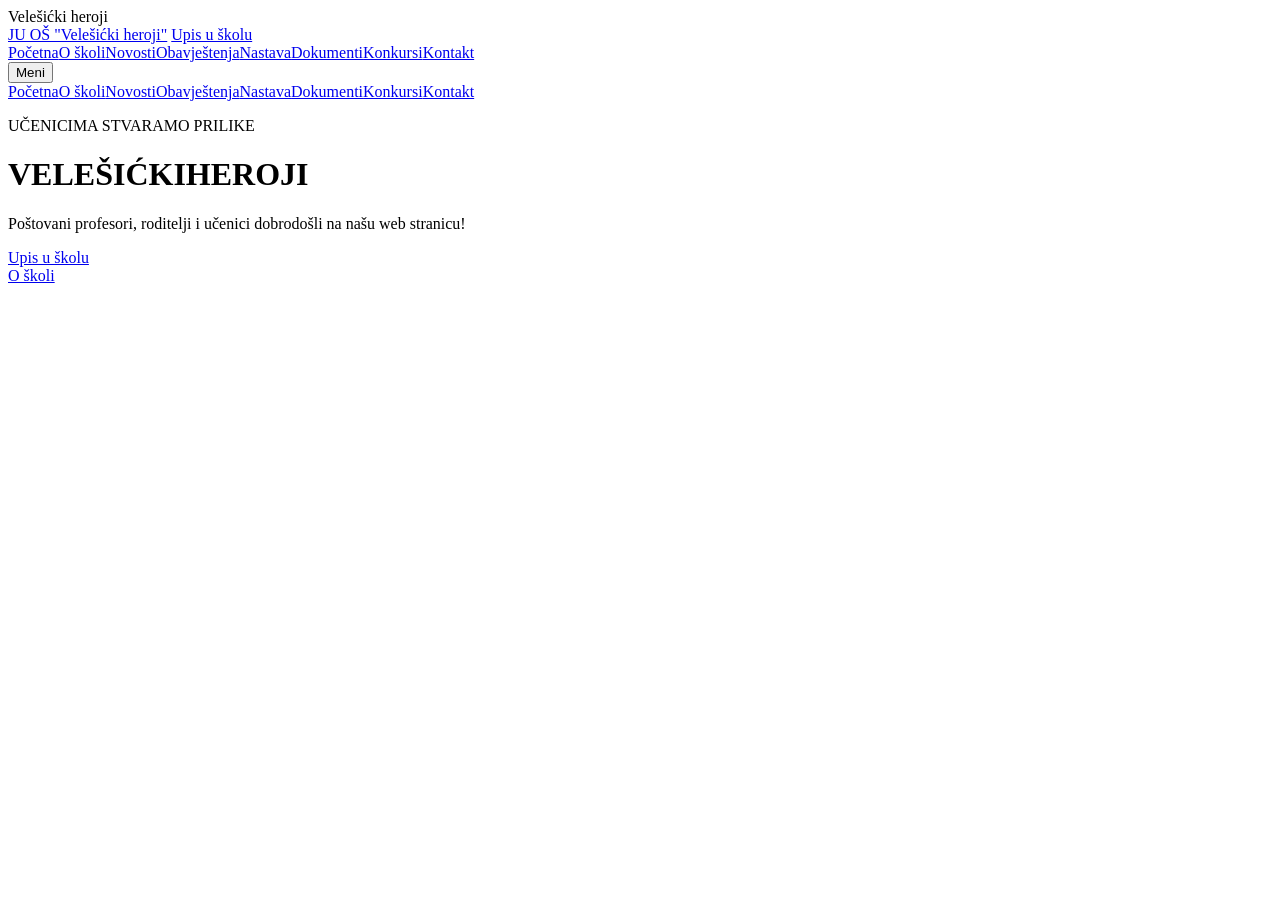
==== index.html @ b26b5eb5 "Početna stranica pregleda" ====
<!DOCTYPE html>
<html lang="bs">
<head>
<script>document.write('<base href="'+location.pathname.replace(/\/(o-skoli|novosti|obavjestenja|nastava|dokumenti|konkursi|kontakt)\/.*$/, "/").replace(/[^/]*$/, "")+'">')</script>
<meta charset="utf-8">
<meta name="viewport" content="width=device-width, initial-scale=1">
<title>JU OŠ "Velešićki heroji"</title>
<link rel="preconnect" href="https://fonts.googleapis.com">
<link rel="preconnect" href="https://fonts.gstatic.com" crossorigin>
<link href="https://fonts.googleapis.com/css2?family=Fraunces:opsz,wght@9..144,700&family=Manrope:wght@500;700;800&display=swap" rel="stylesheet">
<link rel="stylesheet" href="site.css">
</head>
<body data-bg="1" class="home">
<div class="stage" id="stage" style="background-image:url(tabla.jpg)"></div>
<div class="splash" id="splash">Velešićki heroji</div>
<div class="cursor" id="cursor"></div>
<header>
  <a class="brand" href="./">JU OŠ "Velešićki heroji"</a>
  <a class="go" href="kontakt/">Upis u školu</a>
  <nav aria-label="Stranice"><a href="./" aria-current="page">Početna</a><a href="o-skoli/">O školi</a><a href="novosti/">Novosti</a><a href="obavjestenja/">Obavještenja</a><a href="nastava/">Nastava</a><a href="dokumenti/">Dokumenti</a><a href="konkursi/">Konkursi</a><a href="kontakt/">Kontakt</a></nav>
  <button class="menu" id="menu" type="button">Meni</button>
</header>
<div class="sheet" id="sheet"><a href="./" aria-current="page">Početna</a><a href="o-skoli/">O školi</a><a href="novosti/">Novosti</a><a href="obavjestenja/">Obavještenja</a><a href="nastava/">Nastava</a><a href="dokumenti/">Dokumenti</a><a href="konkursi/">Konkursi</a><a href="kontakt/">Kontakt</a></div>
<div class="world" id="world"><div class="sky">
    <p class="kicker">UČENICIMA STVARAMO PRILIKE</p>
  <h1><span class="g">VELEŠIĆKI</span><span class="y">HEROJI</span></h1>
  <p class="lead">Poštovani profesori, roditelji i učenici dobrodošli na našu web stranicu!</p>
  <a class="go" href="kontakt/">Upis u školu</a>
</div>
</div>
<a class="portal" id="portal" href="o-skoli/" aria-label="Otvori O školi" style="background-image:url(skola.jpg)"><span>O školi</span></a>
<script src="site.js"></script>
</body>
</html>
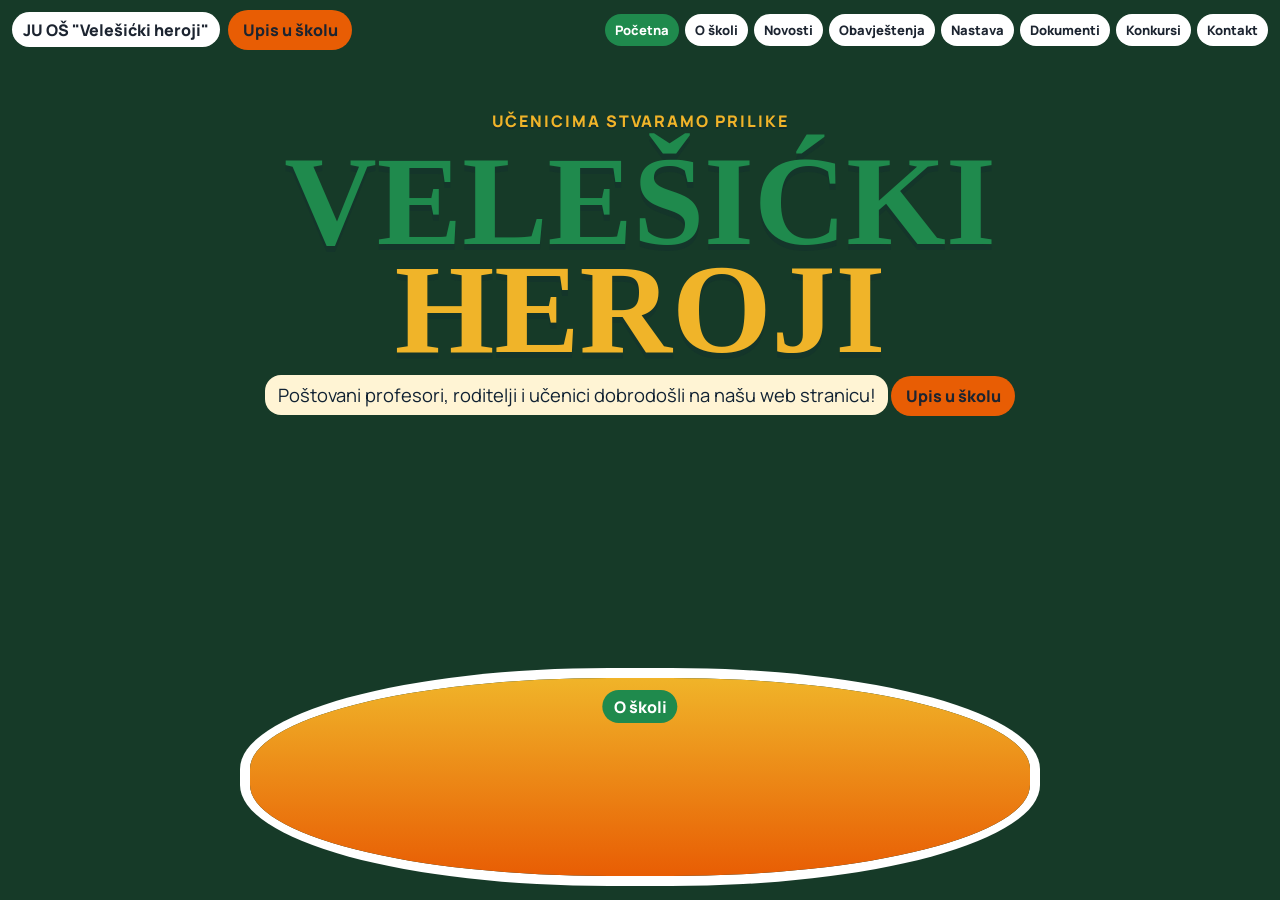
==== commit c6c1dc28: "Prikaži početnu bez zelenog uvoda" ====
--- a/index.html
+++ b/index.html
@@ -1,34 +1,45 @@
 <!DOCTYPE html>
 <html lang="bs">
 <head>
-<script>document.write('<base href="'+location.pathname.replace(/\/(o-skoli|novosti|obavjestenja|nastava|dokumenti|konkursi|kontakt)\/.*$/, "/").replace(/[^/]*$/, "")+'">')</script>
 <meta charset="utf-8">
 <meta name="viewport" content="width=device-width, initial-scale=1">
 <title>JU OŠ "Velešićki heroji"</title>
-<link rel="preconnect" href="https://fonts.googleapis.com">
-<link rel="preconnect" href="https://fonts.gstatic.com" crossorigin>
 <link href="https://fonts.googleapis.com/css2?family=Fraunces:opsz,wght@9..144,700&family=Manrope:wght@500;700;800&display=swap" rel="stylesheet">
-<link rel="stylesheet" href="site.css">
+<style>:root { --green:#1f8a4d; --gold:#f0b429; --orange:#e85d04; --ink:#1c2430; }
+* { box-sizing:border-box; }
+html,body { margin:0; height:100%; color:var(--ink); font-family:Manrope,sans-serif; overflow:hidden; background:#123; }
+a { color:inherit; }
+.stage { position:fixed; inset:-6%; z-index:0; background-position:center; background-size:cover; background-repeat:no-repeat; }
+header { position:fixed; z-index:30; top:0; left:0; right:0; display:flex; gap:8px; align-items:center; padding:10px 12px; flex-wrap:wrap; }
+.brand,nav a { background:#fff; color:#1c2430; border-radius:999px; text-decoration:none; font-weight:800; }
+.brand { padding:.4rem .7rem; }
+nav { margin-left:auto; display:flex; flex-wrap:wrap; gap:6px; justify-content:flex-end; }
+nav a { padding:7px 10px; font-size:13px; }
+nav a[aria-current="page"] { background:#1f8a4d; color:#fff; }
+.world { position:fixed; z-index:2; inset:0; padding:92px 4vw 34vh; overflow:auto; }
+.sky { text-align:center; max-width:980px; margin:2vh auto 0; }
+h1 { margin:.1rem 0; font-family:Fraunces,serif; font-size:clamp(3.2rem,11vw,8rem); line-height:.84; text-shadow:0 6px 0 #1233; }
+h1 .g { color:#1f8a4d; display:block; }
+h1 .y { color:#f0b429; display:block; }
+.kicker { font-weight:800; letter-spacing:.12em; color:#f0b429; text-shadow:0 2px 0 #1238; }
+.lead { font-size:1.15rem; max-width:40rem; margin:10px auto 0; color:#123; background:#fff4d4; display:inline-block; border-radius:16px; padding:.45rem .8rem; }
+.go { display:inline-block; margin-top:0; background:#e85d04; color:#1c2430; font-weight:800; text-decoration:none; border-radius:999px; padding:.55rem .9rem; }
+.portal { position:fixed; z-index:20; left:50%; bottom:24px; width:min(780px,86vw); height:22vh; margin-left:calc(min(780px,86vw) / -2); border-radius:46%; overflow:hidden; text-decoration:none; color:#fff; box-shadow:0 0 0 10px #fff; background:linear-gradient(#f0b429,#e85d04); }
+.portal span { position:absolute; left:50%; top:12px; transform:translateX(-50%); background:#1f8a4d; color:#fff; font-weight:800; border-radius:999px; padding:.35rem .7rem; }
+</style>
 </head>
-<body data-bg="1" class="home">
-<div class="stage" id="stage" style="background-image:url(tabla.jpg)"></div>
-<div class="splash" id="splash">Velešićki heroji</div>
-<div class="cursor" id="cursor"></div>
+<body class="home">
+<div class="stage" id="stage" style="background:#163a28"></div>
 <header>
-  <a class="brand" href="./">JU OŠ "Velešićki heroji"</a>
-  <a class="go" href="kontakt/">Upis u školu</a>
-  <nav aria-label="Stranice"><a href="./" aria-current="page">Početna</a><a href="o-skoli/">O školi</a><a href="novosti/">Novosti</a><a href="obavjestenja/">Obavještenja</a><a href="nastava/">Nastava</a><a href="dokumenti/">Dokumenti</a><a href="konkursi/">Konkursi</a><a href="kontakt/">Kontakt</a></nav>
-  <button class="menu" id="menu" type="button">Meni</button>
+  <a class="brand" href="#">JU OŠ "Velešićki heroji"</a>
+  <a class="go" href="#kontakt">Upis u školu</a>
+  <nav aria-label="Stranice"><a href="#" aria-current="page">Početna</a><a href="#o-skoli">O školi</a><a href="#novosti">Novosti</a><a href="#obavjestenja">Obavještenja</a><a href="#nastava">Nastava</a><a href="#dokumenti">Dokumenti</a><a href="#konkursi">Konkursi</a><a href="#kontakt">Kontakt</a></nav>
 </header>
-<div class="sheet" id="sheet"><a href="./" aria-current="page">Početna</a><a href="o-skoli/">O školi</a><a href="novosti/">Novosti</a><a href="obavjestenja/">Obavještenja</a><a href="nastava/">Nastava</a><a href="dokumenti/">Dokumenti</a><a href="konkursi/">Konkursi</a><a href="kontakt/">Kontakt</a></div>
 <div class="world" id="world"><div class="sky">
-    <p class="kicker">UČENICIMA STVARAMO PRILIKE</p>
+  <p class="kicker">UČENICIMA STVARAMO PRILIKE</p>
   <h1><span class="g">VELEŠIĆKI</span><span class="y">HEROJI</span></h1>
   <p class="lead">Poštovani profesori, roditelji i učenici dobrodošli na našu web stranicu!</p>
-  <a class="go" href="kontakt/">Upis u školu</a>
-</div>
-</div>
-<a class="portal" id="portal" href="o-skoli/" aria-label="Otvori O školi" style="background-image:url(skola.jpg)"><span>O školi</span></a>
-<script src="site.js"></script>
-</body>
-</html>
+  <a class="go" href="#kontakt">Upis u školu</a>
+</div></div>
+<a class="portal" id="portal" href="#o-skoli"><span>O školi</span></a>
+</body></html>
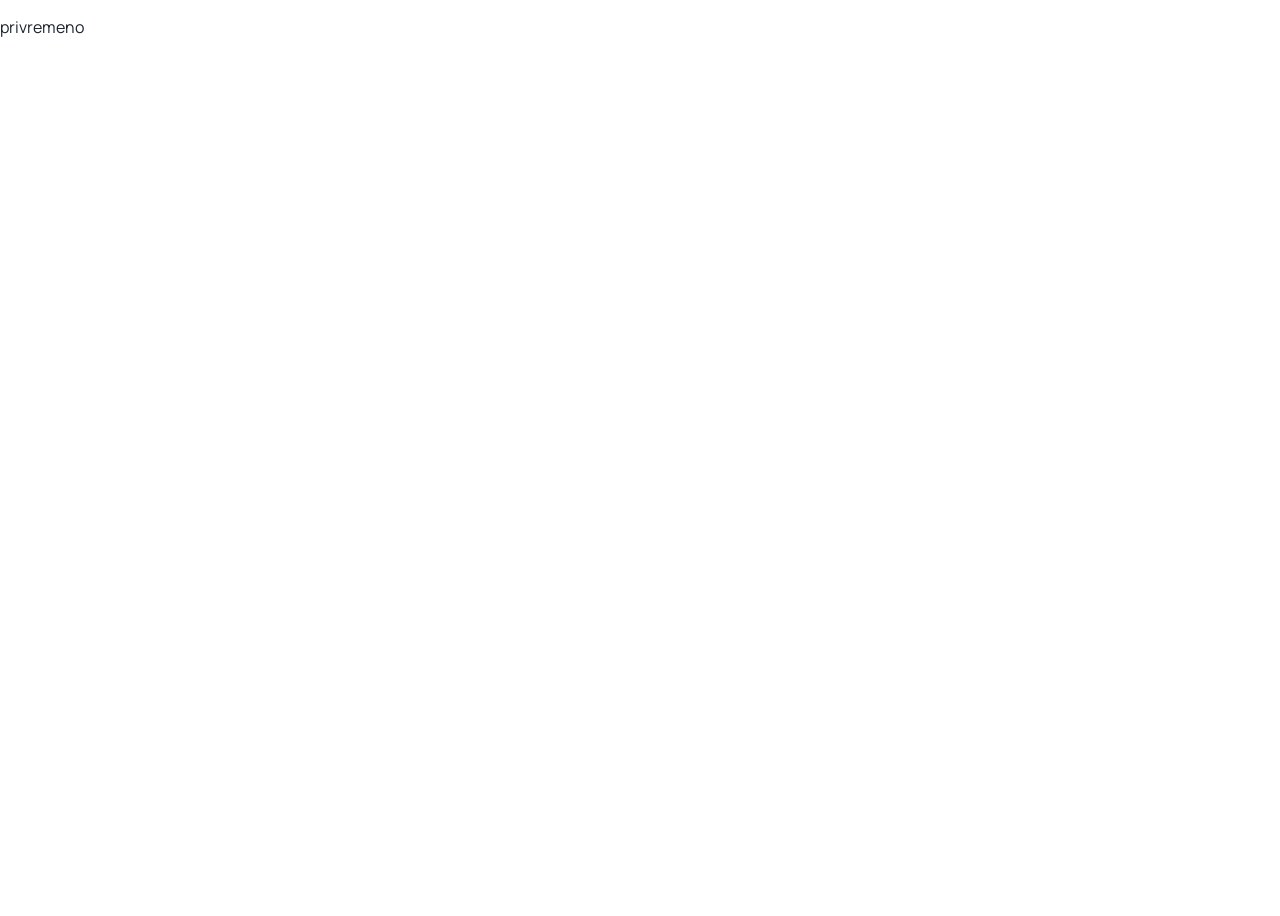
==== commit 765a222d: "Ucionica na pocetnoj, meni vidljiv na telefonu" ====
--- a/index.html
+++ b/index.html
@@ -1,45 +1,8 @@
 <!DOCTYPE html>
-<html lang="bs">
-<head>
-<meta charset="utf-8">
-<meta name="viewport" content="width=device-width, initial-scale=1">
+<html lang="bs"><head><meta charset="utf-8"><meta name="viewport" content="width=device-width, initial-scale=1">
 <title>JU OŠ "Velešićki heroji"</title>
-<link href="https://fonts.googleapis.com/css2?family=Fraunces:opsz,wght@9..144,700&family=Manrope:wght@500;700;800&display=swap" rel="stylesheet">
-<style>:root { --green:#1f8a4d; --gold:#f0b429; --orange:#e85d04; --ink:#1c2430; }
-* { box-sizing:border-box; }
-html,body { margin:0; height:100%; color:var(--ink); font-family:Manrope,sans-serif; overflow:hidden; background:#123; }
-a { color:inherit; }
-.stage { position:fixed; inset:-6%; z-index:0; background-position:center; background-size:cover; background-repeat:no-repeat; }
-header { position:fixed; z-index:30; top:0; left:0; right:0; display:flex; gap:8px; align-items:center; padding:10px 12px; flex-wrap:wrap; }
-.brand,nav a { background:#fff; color:#1c2430; border-radius:999px; text-decoration:none; font-weight:800; }
-.brand { padding:.4rem .7rem; }
-nav { margin-left:auto; display:flex; flex-wrap:wrap; gap:6px; justify-content:flex-end; }
-nav a { padding:7px 10px; font-size:13px; }
-nav a[aria-current="page"] { background:#1f8a4d; color:#fff; }
-.world { position:fixed; z-index:2; inset:0; padding:92px 4vw 34vh; overflow:auto; }
-.sky { text-align:center; max-width:980px; margin:2vh auto 0; }
-h1 { margin:.1rem 0; font-family:Fraunces,serif; font-size:clamp(3.2rem,11vw,8rem); line-height:.84; text-shadow:0 6px 0 #1233; }
-h1 .g { color:#1f8a4d; display:block; }
-h1 .y { color:#f0b429; display:block; }
-.kicker { font-weight:800; letter-spacing:.12em; color:#f0b429; text-shadow:0 2px 0 #1238; }
-.lead { font-size:1.15rem; max-width:40rem; margin:10px auto 0; color:#123; background:#fff4d4; display:inline-block; border-radius:16px; padding:.45rem .8rem; }
-.go { display:inline-block; margin-top:0; background:#e85d04; color:#1c2430; font-weight:800; text-decoration:none; border-radius:999px; padding:.55rem .9rem; }
-.portal { position:fixed; z-index:20; left:50%; bottom:24px; width:min(780px,86vw); height:22vh; margin-left:calc(min(780px,86vw) / -2); border-radius:46%; overflow:hidden; text-decoration:none; color:#fff; box-shadow:0 0 0 10px #fff; background:linear-gradient(#f0b429,#e85d04); }
-.portal span { position:absolute; left:50%; top:12px; transform:translateX(-50%); background:#1f8a4d; color:#fff; font-weight:800; border-radius:999px; padding:.35rem .7rem; }
-</style>
-</head>
-<body class="home">
-<div class="stage" id="stage" style="background:#163a28"></div>
-<header>
-  <a class="brand" href="#">JU OŠ "Velešićki heroji"</a>
-  <a class="go" href="#kontakt">Upis u školu</a>
-  <nav aria-label="Stranice"><a href="#" aria-current="page">Početna</a><a href="#o-skoli">O školi</a><a href="#novosti">Novosti</a><a href="#obavjestenja">Obavještenja</a><a href="#nastava">Nastava</a><a href="#dokumenti">Dokumenti</a><a href="#konkursi">Konkursi</a><a href="#kontakt">Kontakt</a></nav>
-</header>
-<div class="world" id="world"><div class="sky">
-  <p class="kicker">UČENICIMA STVARAMO PRILIKE</p>
-  <h1><span class="g">VELEŠIĆKI</span><span class="y">HEROJI</span></h1>
-  <p class="lead">Poštovani profesori, roditelji i učenici dobrodošli na našu web stranicu!</p>
-  <a class="go" href="#kontakt">Upis u školu</a>
-</div></div>
-<a class="portal" id="portal" href="#o-skoli"><span>O školi</span></a>
-</body></html>
+<link href="https://fonts.googleapis.com/css2?family=Fraunces:opsz,wght@9..144,700&family=Manrope:wght@700;800&display=swap" rel="stylesheet">
+<style>
+*{box-sizing:border-box}html,body{margin:0;height:100%;font-family:Manrope,sans-serif;color:#1c2430}
+.stage{position:fixed;inset:0;background:#cfe8c4 url([data-uri]) center/cover no-repeat}
+</style></head><body><p>privremeno</p></body></html>
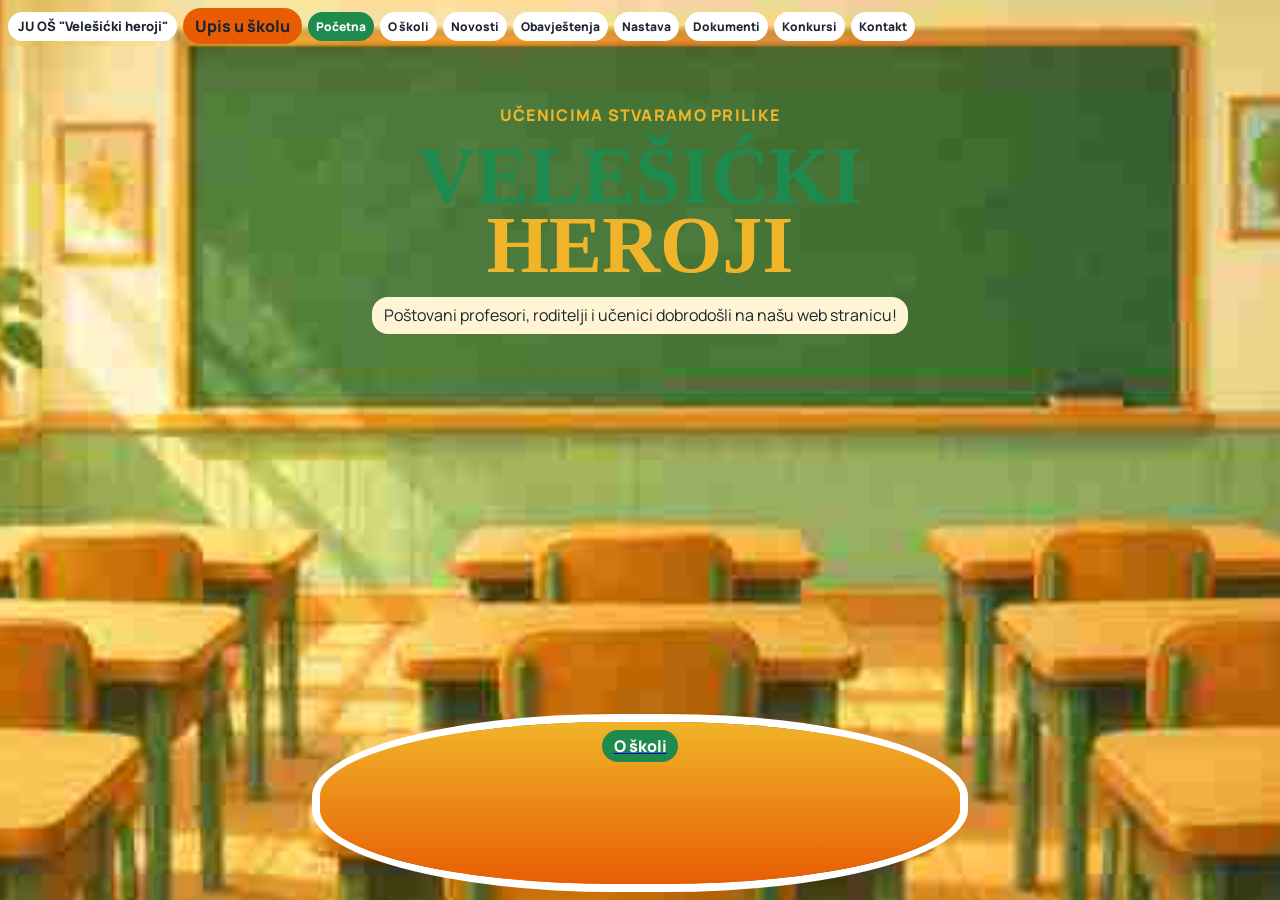
==== commit 625e62ac: "Ucionica na pocetnoj" ====
--- a/index.html
+++ b/index.html
@@ -4,5 +4,33 @@
 <link href="https://fonts.googleapis.com/css2?family=Fraunces:opsz,wght@9..144,700&family=Manrope:wght@700;800&display=swap" rel="stylesheet">
 <style>
 *{box-sizing:border-box}html,body{margin:0;height:100%;font-family:Manrope,sans-serif;color:#1c2430}
-.stage{position:fixed;inset:0;background:#cfe8c4 url([data-uri]) center/cover no-repeat}
-</style></head><body><p>privremeno</p></body></html>
+.stage{position:fixed;inset:0;background:url([data-uri]) center/cover no-repeat}
+header{position:fixed;z-index:3;top:0;left:0;right:0;display:flex;flex-wrap:wrap;gap:6px;align-items:center;padding:8px}
+.brand,nav a{background:#fff;border-radius:999px;text-decoration:none;font-weight:800;color:#1c2430}
+.brand{padding:.35rem .6rem;font-size:13px}
+nav{display:flex;flex-wrap:wrap;gap:6px}
+nav a{padding:6px 8px;font-size:12px}
+nav a[aria-current]{background:#1f8a4d;color:#fff}
+.go{background:#e85d04;color:#1c2430;font-weight:800;text-decoration:none;border-radius:999px;padding:.45rem .75rem}
+.sky{position:relative;z-index:2;text-align:center;padding:88px 12px 30vh}
+h1{margin:.1rem 0;font-family:Fraunces,serif;font-size:clamp(2.6rem,12vw,5rem);line-height:.86}
+.g{color:#1f8a4d;display:block}.y{color:#f0b429;display:block}
+.kicker{font-weight:800;letter-spacing:.08em;color:#f0b429}
+.lead{background:#fff4d4;display:inline-block;border-radius:16px;padding:.45rem .7rem}
+.portal{position:fixed;z-index:4;left:50%;bottom:16px;width:min(640px,88vw);height:18vh;margin-left:calc(min(640px,88vw)/-2);border-radius:46%;box-shadow:0 0 0 8px #fff;background:linear-gradient(#f0b429,#e85d04);display:flex;align-items:flex-start;justify-content:center}
+.portal span{margin-top:8px;background:#1f8a4d;color:#fff;font-weight:800;border-radius:999px;padding:.3rem .7rem}
+</style></head>
+<body>
+<div class="stage"></div>
+<header>
+<a class="brand" href="#">JU OŠ "Velešićki heroji"</a>
+<a class="go" href="#">Upis u školu</a>
+<nav><a href="#" aria-current="page">Početna</a><a href="#">O školi</a><a href="#">Novosti</a><a href="#">Obavještenja</a><a href="#">Nastava</a><a href="#">Dokumenti</a><a href="#">Konkursi</a><a href="#">Kontakt</a></nav>
+</header>
+<div class="sky">
+<p class="kicker">UČENICIMA STVARAMO PRILIKE</p>
+<h1><span class="g">VELEŠIĆKI</span><span class="y">HEROJI</span></h1>
+<p class="lead">Poštovani profesori, roditelji i učenici dobrodošli na našu web stranicu!</p>
+</div>
+<a class="portal" href="#"><span>O školi</span></a>
+</body></html>
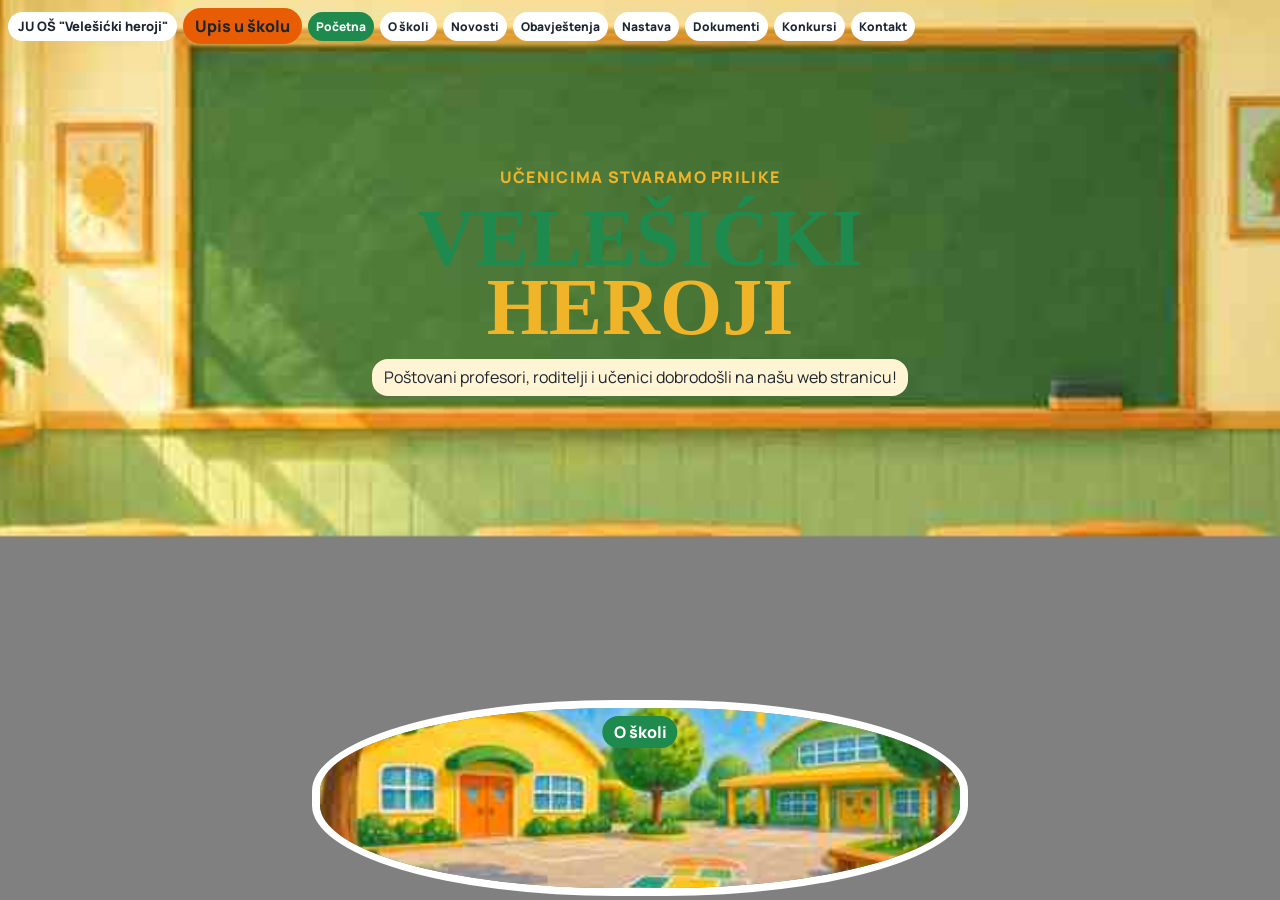
==== commit 2ffe3ace: "Pocetna ucionica i dvoriste" ====
--- a/index.html
+++ b/index.html
@@ -3,8 +3,8 @@
 <title>JU OŠ "Velešićki heroji"</title>
 <link href="https://fonts.googleapis.com/css2?family=Fraunces:opsz,wght@9..144,700&family=Manrope:wght@700;800&display=swap" rel="stylesheet">
 <style>
-*{box-sizing:border-box}html,body{margin:0;height:100%;font-family:Manrope,sans-serif;color:#1c2430}
-.stage{position:fixed;inset:0;background:url([data-uri]) center/cover no-repeat}
+*{box-sizing:border-box}html,body{margin:0;min-height:100%;font-family:Manrope,sans-serif;color:#1c2430;background:#123}
+.stage{min-height:100vh;background:url([data-uri]) center/cover no-repeat;padding:150px 12px 28vh}
 header{position:fixed;z-index:3;top:0;left:0;right:0;display:flex;flex-wrap:wrap;gap:6px;align-items:center;padding:8px}
 .brand,nav a{background:#fff;border-radius:999px;text-decoration:none;font-weight:800;color:#1c2430}
 .brand{padding:.35rem .6rem;font-size:13px}
@@ -12,25 +12,32 @@
 nav a{padding:6px 8px;font-size:12px}
 nav a[aria-current]{background:#1f8a4d;color:#fff}
 .go{background:#e85d04;color:#1c2430;font-weight:800;text-decoration:none;border-radius:999px;padding:.45rem .75rem}
-.sky{position:relative;z-index:2;text-align:center;padding:88px 12px 30vh}
+.sky{text-align:center}
 h1{margin:.1rem 0;font-family:Fraunces,serif;font-size:clamp(2.6rem,12vw,5rem);line-height:.86}
 .g{color:#1f8a4d;display:block}.y{color:#f0b429;display:block}
 .kicker{font-weight:800;letter-spacing:.08em;color:#f0b429}
 .lead{background:#fff4d4;display:inline-block;border-radius:16px;padding:.45rem .7rem}
-.portal{position:fixed;z-index:4;left:50%;bottom:16px;width:min(640px,88vw);height:18vh;margin-left:calc(min(640px,88vw)/-2);border-radius:46%;box-shadow:0 0 0 8px #fff;background:linear-gradient(#f0b429,#e85d04);display:flex;align-items:flex-start;justify-content:center}
-.portal span{margin-top:8px;background:#1f8a4d;color:#fff;font-weight:800;border-radius:999px;padding:.3rem .7rem}
-</style></head>
-<body>
-<div class="stage"></div>
+.portal{position:fixed;z-index:4;left:50%;bottom:12px;width:min(640px,88vw);height:20vh;margin-left:calc(min(640px,88vw)/-2);border-radius:46%;box-shadow:0 0 0 8px #fff;background:url([data-uri]) center/cover;display:block;text-decoration:none}
+.portal span{position:absolute;left:50%;top:8px;transform:translateX(-50%);background:#1f8a4d;color:#fff;font-weight:800;border-radius:999px;padding:.3rem .7rem}
+</style></head><body>
 <header>
-<a class="brand" href="#">JU OŠ "Velešićki heroji"</a>
-<a class="go" href="#">Upis u školu</a>
-<nav><a href="#" aria-current="page">Početna</a><a href="#">O školi</a><a href="#">Novosti</a><a href="#">Obavještenja</a><a href="#">Nastava</a><a href="#">Dokumenti</a><a href="#">Konkursi</a><a href="#">Kontakt</a></nav>
+<a class="brand" href="#pocetna">JU OŠ "Velešićki heroji"</a>
+<a class="go" href="#kontakt">Upis u školu</a>
+<nav>
+<a href="#pocetna" aria-current="page">Početna</a>
+<a href="#o-skoli">O školi</a>
+<a href="#novosti">Novosti</a>
+<a href="#obavjestenja">Obavještenja</a>
+<a href="#nastava">Nastava</a>
+<a href="#dokumenti">Dokumenti</a>
+<a href="#konkursi">Konkursi</a>
+<a href="#kontakt">Kontakt</a>
+</nav>
 </header>
-<div class="sky">
+<div class="stage" id="pocetna"><div class="sky">
 <p class="kicker">UČENICIMA STVARAMO PRILIKE</p>
 <h1><span class="g">VELEŠIĆKI</span><span class="y">HEROJI</span></h1>
 <p class="lead">Poštovani profesori, roditelji i učenici dobrodošli na našu web stranicu!</p>
-</div>
-<a class="portal" href="#"><span>O školi</span></a>
+</div></div>
+<a class="portal" href="#o-skoli"><span>O školi</span></a>
 </body></html>
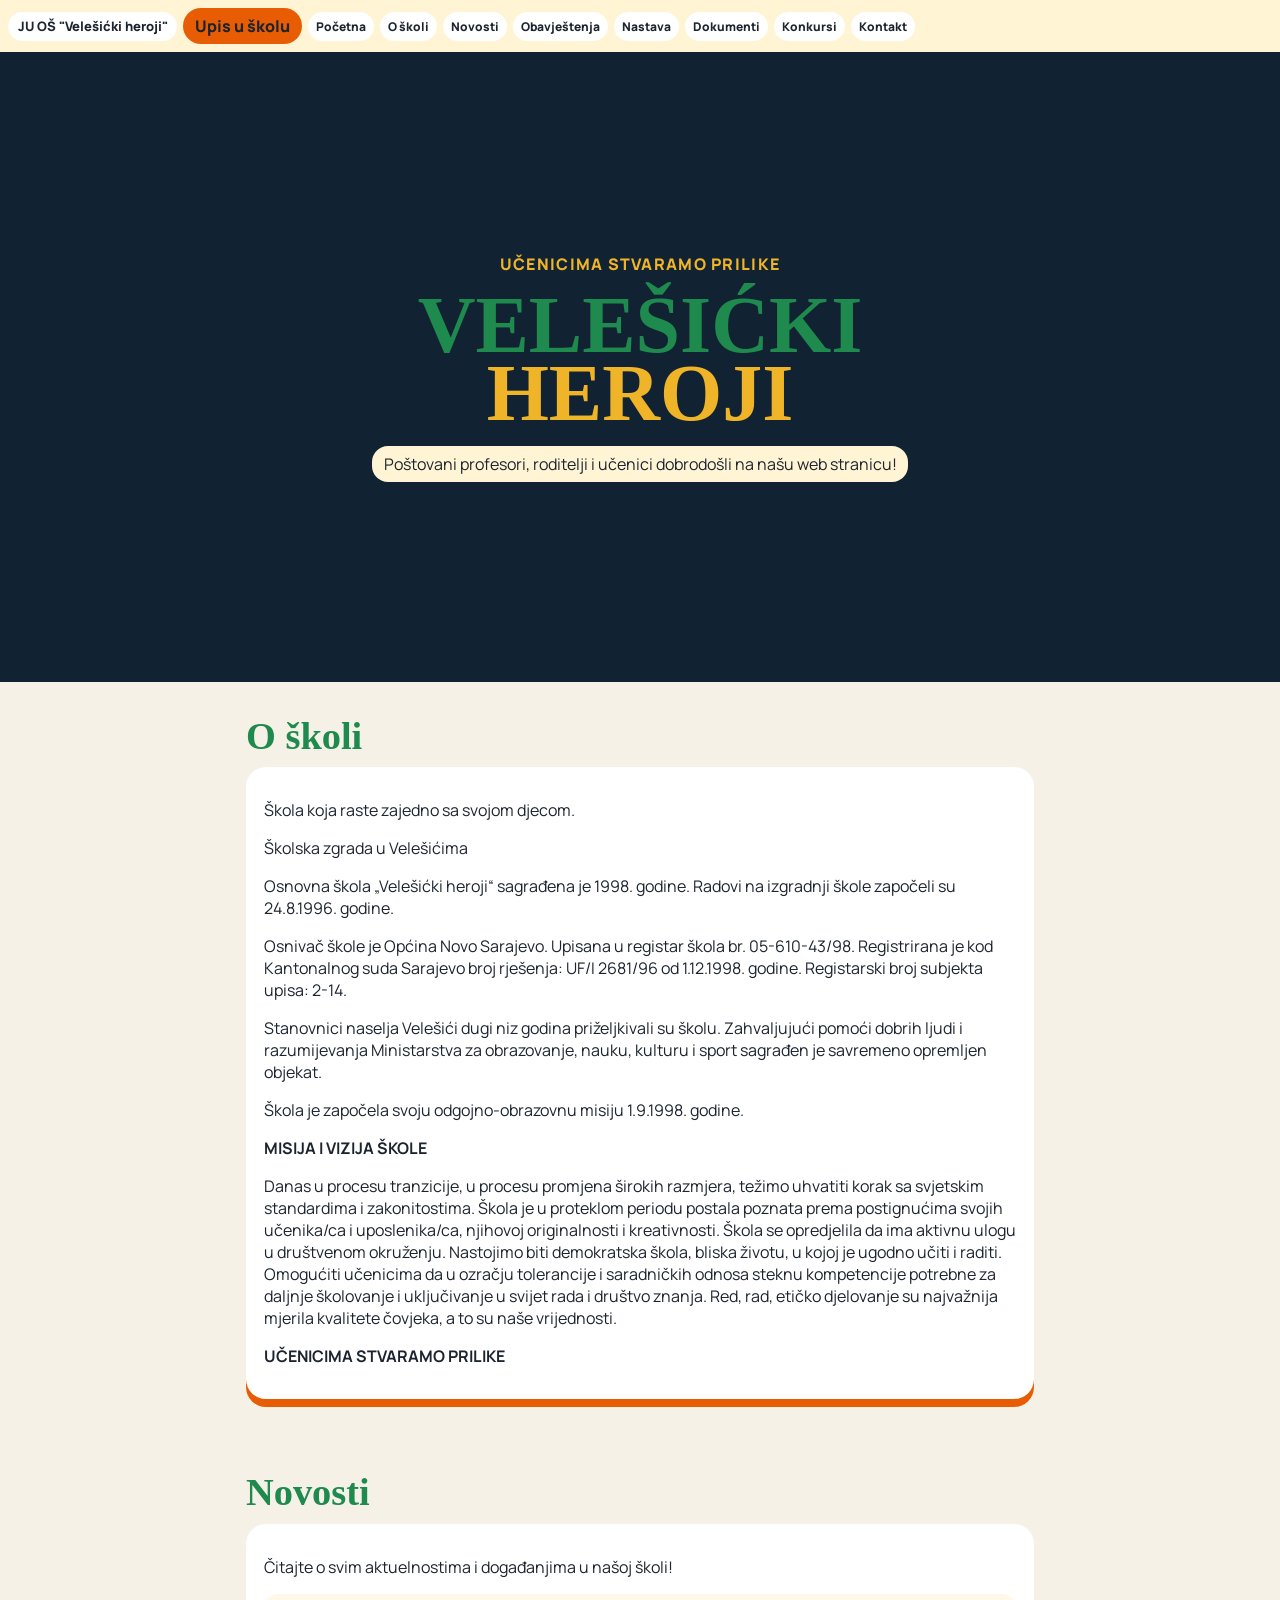
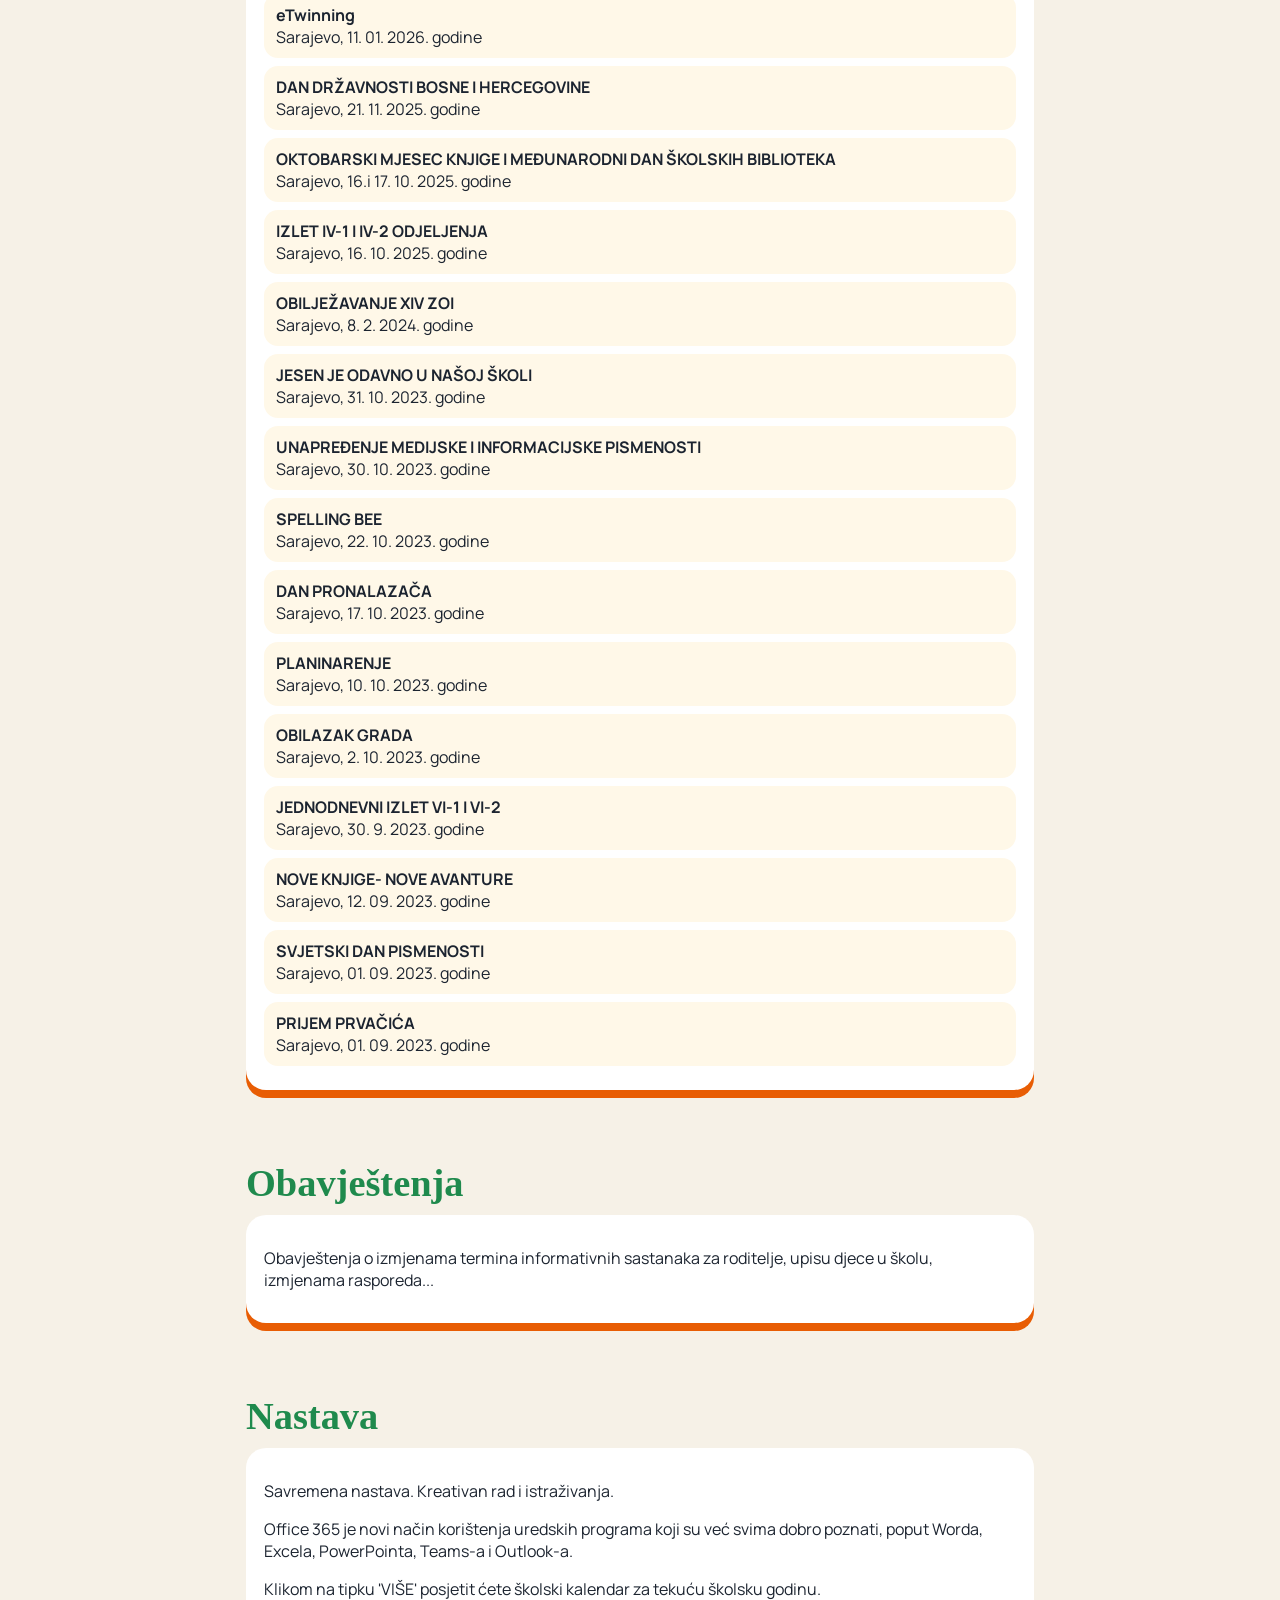
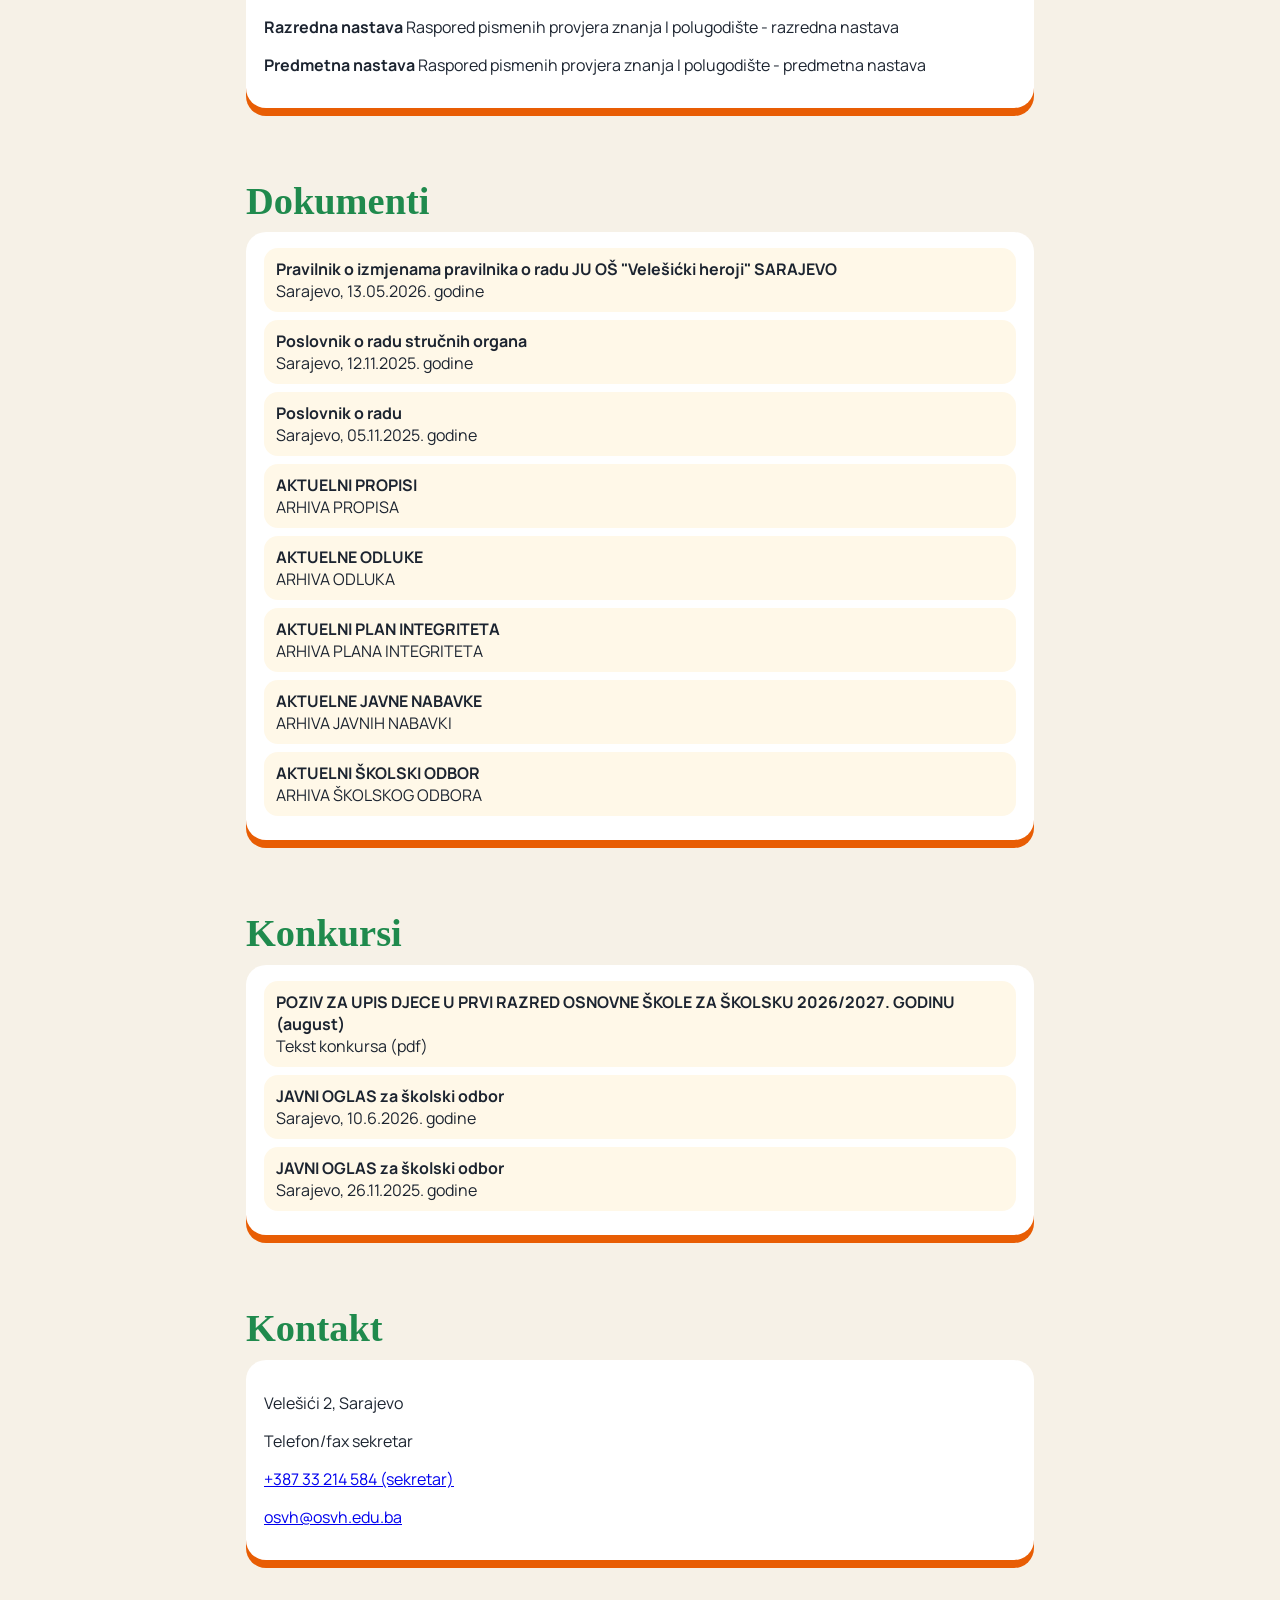
==== commit c55954e9: "Skrol i tekst škole" ====
--- a/index.html
+++ b/index.html
@@ -1,43 +1,79 @@
 <!DOCTYPE html>
 <html lang="bs"><head><meta charset="utf-8"><meta name="viewport" content="width=device-width, initial-scale=1">
 <title>JU OŠ "Velešićki heroji"</title>
-<link href="https://fonts.googleapis.com/css2?family=Fraunces:opsz,wght@9..144,700&family=Manrope:wght@700;800&display=swap" rel="stylesheet">
+<link href="https://fonts.googleapis.com/css2?family=Fraunces:opsz,wght@9..144,700&family=Manrope:wght@500;700;800&display=swap" rel="stylesheet">
 <style>
-*{box-sizing:border-box}html,body{margin:0;min-height:100%;font-family:Manrope,sans-serif;color:#1c2430;background:#123}
-.stage{min-height:100vh;background:url([data-uri]) center/cover no-repeat;padding:150px 12px 28vh}
-header{position:fixed;z-index:3;top:0;left:0;right:0;display:flex;flex-wrap:wrap;gap:6px;align-items:center;padding:8px}
+*{box-sizing:border-box}html{scroll-behavior:smooth}body{margin:0;font-family:Manrope,sans-serif;color:#1c2430;background:#f6f1e7}
+header{position:sticky;top:0;z-index:5;display:flex;flex-wrap:wrap;gap:6px;align-items:center;padding:8px;background:#fff4d4}
 .brand,nav a{background:#fff;border-radius:999px;text-decoration:none;font-weight:800;color:#1c2430}
-.brand{padding:.35rem .6rem;font-size:13px}
-nav{display:flex;flex-wrap:wrap;gap:6px}
-nav a{padding:6px 8px;font-size:12px}
-nav a[aria-current]{background:#1f8a4d;color:#fff}
+.brand{padding:.35rem .6rem;font-size:13px}nav{display:flex;flex-wrap:wrap;gap:6px}nav a{padding:6px 8px;font-size:12px}
 .go{background:#e85d04;color:#1c2430;font-weight:800;text-decoration:none;border-radius:999px;padding:.45rem .75rem}
-.sky{text-align:center}
-h1{margin:.1rem 0;font-family:Fraunces,serif;font-size:clamp(2.6rem,12vw,5rem);line-height:.86}
+.hero{min-height:70vh;background:#123 url([data-uri]) center/cover;display:flex;align-items:center;justify-content:center;text-align:center;padding:24px}
+h1{margin:.1rem 0;font-family:Fraunces,serif;font-size:clamp(2.4rem,10vw,5rem);line-height:.86}
 .g{color:#1f8a4d;display:block}.y{color:#f0b429;display:block}
 .kicker{font-weight:800;letter-spacing:.08em;color:#f0b429}
 .lead{background:#fff4d4;display:inline-block;border-radius:16px;padding:.45rem .7rem}
-.portal{position:fixed;z-index:4;left:50%;bottom:12px;width:min(640px,88vw);height:20vh;margin-left:calc(min(640px,88vw)/-2);border-radius:46%;box-shadow:0 0 0 8px #fff;background:url([data-uri]) center/cover;display:block;text-decoration:none}
-.portal span{position:absolute;left:50%;top:8px;transform:translateX(-50%);background:#1f8a4d;color:#fff;font-weight:800;border-radius:999px;padding:.3rem .7rem}
+section{padding:28px 16px;max-width:820px;margin:0 auto}
+h2{font-family:Fraunces,serif;color:#1f8a4d;font-size:clamp(1.6rem,4vw,2.4rem);margin:.2rem 0 .6rem}
+.card{background:#fff;border-radius:20px;padding:16px 18px;margin:0 0 12px;box-shadow:0 8px 0 #e85d04}
+.clip{background:#fff8e8;border-radius:14px;padding:10px 12px;margin:0 0 8px}
+.clip b{display:block}
 </style></head><body>
 <header>
 <a class="brand" href="#pocetna">JU OŠ "Velešićki heroji"</a>
 <a class="go" href="#kontakt">Upis u školu</a>
 <nav>
-<a href="#pocetna" aria-current="page">Početna</a>
-<a href="#o-skoli">O školi</a>
-<a href="#novosti">Novosti</a>
-<a href="#obavjestenja">Obavještenja</a>
-<a href="#nastava">Nastava</a>
-<a href="#dokumenti">Dokumenti</a>
-<a href="#konkursi">Konkursi</a>
-<a href="#kontakt">Kontakt</a>
-</nav>
-</header>
-<div class="stage" id="pocetna"><div class="sky">
+<a href="#pocetna">Početna</a><a href="#o-skoli">O školi</a><a href="#novosti">Novosti</a><a href="#obavjestenja">Obavještenja</a><a href="#nastava">Nastava</a><a href="#dokumenti">Dokumenti</a><a href="#konkursi">Konkursi</a><a href="#kontakt">Kontakt</a>
+</nav></header>
+<div class="hero" id="pocetna"><div>
 <p class="kicker">UČENICIMA STVARAMO PRILIKE</p>
 <h1><span class="g">VELEŠIĆKI</span><span class="y">HEROJI</span></h1>
 <p class="lead">Poštovani profesori, roditelji i učenici dobrodošli na našu web stranicu!</p>
 </div></div>
-<a class="portal" href="#o-skoli"><span>O školi</span></a>
+<section id="o-skoli"><h2>O školi</h2><div class="card">
+<p>Škola koja raste zajedno sa svojom djecom.</p>
+<p>Školska zgrada u Velešićima</p>
+<p>Osnovna škola „Velešićki heroji“ sagrađena je 1998. godine. Radovi na izgradnji škole započeli su 24.8.1996. godine.</p>
+<p>Osnivač škole je Općina Novo Sarajevo. Upisana u registar škola br. 05-610-43/98. Registrirana je kod Kantonalnog suda Sarajevo broj rješenja: UF/I 2681/96 od 1.12.1998. godine. Registarski broj subjekta upisa: 2-14.</p>
+<p>Stanovnici naselja Velešići dugi niz godina priželjkivali su školu. Zahvaljujući pomoći dobrih ljudi i razumijevanja Ministarstva za obrazovanje, nauku, kulturu i sport sagrađen je savremeno opremljen objekat.</p>
+<p>Škola je započela svoju odgojno-obrazovnu misiju 1.9.1998. godine.</p>
+<p><b>MISIJA I VIZIJA ŠKOLE</b></p>
+<p>Danas u procesu tranzicije, u procesu promjena širokih razmjera, težimo uhvatiti korak sa svjetskim standardima i zakonitostima. Škola je u proteklom periodu postala poznata prema postignućima svojih učenika/ca i uposlenika/ca, njihovoj originalnosti i kreativnosti. Škola se opredjelila da ima aktivnu ulogu u društvenom okruženju. Nastojimo biti demokratska škola, bliska životu, u kojoj je ugodno učiti i raditi. Omogućiti učenicima da u ozračju tolerancije i saradničkih odnosa steknu kompetencije potrebne za daljnje školovanje i uključivanje u svijet rada i društvo znanja. Red, rad, etičko djelovanje su najvažnija mjerila kvalitete čovjeka, a to su naše vrijednosti.</p>
+<p><b>UČENICIMA STVARAMO PRILIKE</b></p>
+</div></section>
+<section id="novosti"><h2>Novosti</h2><div class="card"><p>Čitajte o svim aktuelnostima i događanjima u našoj školi!</p>
+<div class="clip"><b>eTwinning</b>Sarajevo, 11. 01. 2026. godine</div>
+<div class="clip"><b>DAN DRŽAVNOSTI BOSNE I HERCEGOVINE</b>Sarajevo, 21. 11. 2025. godine</div>
+<div class="clip"><b>OKTOBARSKI MJESEC KNJIGE I MEĐUNARODNI DAN ŠKOLSKIH BIBLIOTEKA</b>Sarajevo, 16.i 17. 10. 2025. godine</div>
+<div class="clip"><b>IZLET IV-1 I IV-2 ODJELJENJA</b>Sarajevo, 16. 10. 2025. godine</div>
+<div class="clip"><b>OBILJEŽAVANJE XIV ZOI</b>Sarajevo, 8. 2. 2024. godine</div>
+<div class="clip"><b>JESEN JE ODAVNO U NAŠOJ ŠKOLI</b>Sarajevo, 31. 10. 2023. godine</div>
+<div class="clip"><b>UNAPREĐENJE MEDIJSKE I INFORMACIJSKE PISMENOSTI</b>Sarajevo, 30. 10. 2023. godine</div>
+<div class="clip"><b>SPELLING BEE</b>Sarajevo, 22. 10. 2023. godine</div>
+<div class="clip"><b>DAN PRONALAZAČA</b>Sarajevo, 17. 10. 2023. godine</div>
+<div class="clip"><b>PLANINARENJE</b>Sarajevo, 10. 10. 2023. godine</div>
+<div class="clip"><b>OBILAZAK GRADA</b>Sarajevo, 2. 10. 2023. godine</div>
+<div class="clip"><b>JEDNODNEVNI IZLET VI-1 I VI-2</b>Sarajevo, 30. 9. 2023. godine</div>
+<div class="clip"><b>NOVE KNJIGE- NOVE AVANTURE</b>Sarajevo, 12. 09. 2023. godine</div>
+<div class="clip"><b>SVJETSKI DAN PISMENOSTI</b>Sarajevo, 01. 09. 2023. godine</div>
+<div class="clip"><b>PRIJEM PRVAČIĆA</b>Sarajevo, 01. 09. 2023. godine</div>
+</div></section>
+<section id="obavjestenja"><h2>Obavještenja</h2><div class="card"><p>Obavještenja o izmjenama termina informativnih sastanaka za roditelje, upisu djece u školu, izmjenama rasporeda...</p></div></section>
+<section id="nastava"><h2>Nastava</h2><div class="card"><p>Savremena nastava. Kreativan rad i istraživanja.</p><p>Office 365 je novi način korištenja uredskih programa koji su već svima dobro poznati, poput Worda, Excela, PowerPointa, Teams-a i Outlook-a.</p><p>Klikom na tipku 'VIŠE' posjetit ćete školski kalendar za tekuću školsku godinu.</p><p><b>Razredna nastava</b> Raspored pismenih provjera znanja I polugodište - razredna nastava</p><p><b>Predmetna nastava</b> Raspored pismenih provjera znanja I polugodište - predmetna nastava</p></div></section>
+<section id="dokumenti"><h2>Dokumenti</h2><div class="card">
+<div class="clip"><b>Pravilnik o izmjenama pravilnika o radu JU OŠ "Velešićki heroji" SARAJEVO</b>Sarajevo, 13.05.2026. godine</div>
+<div class="clip"><b>Poslovnik o radu stručnih organa</b>Sarajevo, 12.11.2025. godine</div>
+<div class="clip"><b>Poslovnik o radu</b>Sarajevo, 05.11.2025. godine</div>
+<div class="clip"><b>AKTUELNI PROPISI</b>ARHIVA PROPISA</div>
+<div class="clip"><b>AKTUELNE ODLUKE</b>ARHIVA ODLUKA</div>
+<div class="clip"><b>AKTUELNI PLAN INTEGRITETA</b>ARHIVA PLANA INTEGRITETA</div>
+<div class="clip"><b>AKTUELNE JAVNE NABAVKE</b>ARHIVA JAVNIH NABAVKI</div>
+<div class="clip"><b>AKTUELNI ŠKOLSKI ODBOR</b>ARHIVA ŠKOLSKOG ODBORA</div>
+</div></section>
+<section id="konkursi"><h2>Konkursi</h2><div class="card">
+<div class="clip"><b>POZIV ZA UPIS DJECE U PRVI RAZRED OSNOVNE ŠKOLE ZA ŠKOLSKU 2026/2027. GODINU (august)</b>Tekst konkursa (pdf)</div>
+<div class="clip"><b>JAVNI OGLAS za školski odbor</b>Sarajevo, 10.6.2026. godine</div>
+<div class="clip"><b>JAVNI OGLAS za školski odbor</b>Sarajevo, 26.11.2025. godine</div>
+</div></section>
+<section id="kontakt"><h2>Kontakt</h2><div class="card"><p>Velešići 2, Sarajevo</p><p>Telefon/fax sekretar</p><p><a href="tel:+38733214584">+387 33 214 584 (sekretar)</a></p><p><a href="mailto:osvh@osvh.edu.ba">osvh@osvh.edu.ba</a></p></div></section>
 </body></html>
